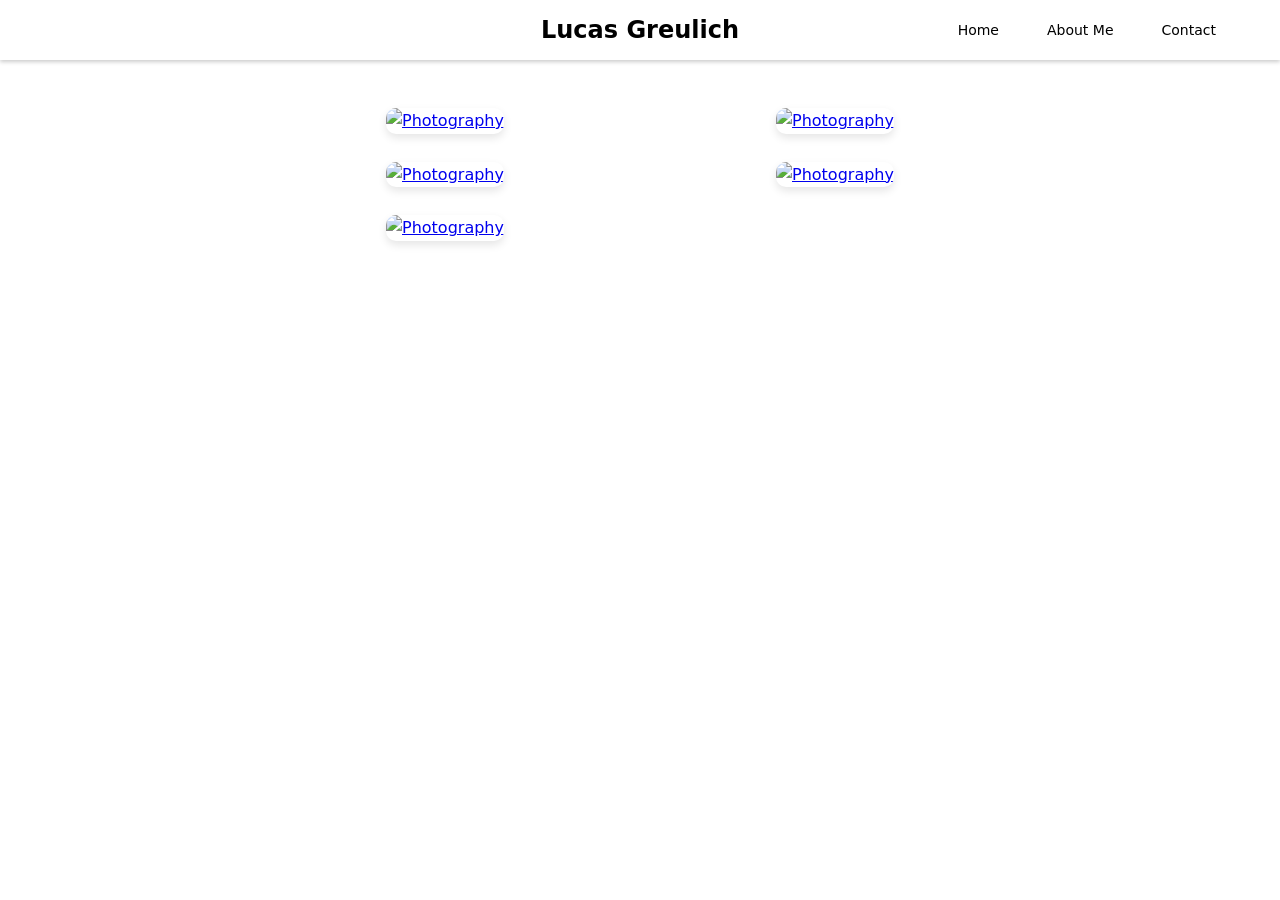
==== index.html @ d09ac61d "changes to nav bar and photo grid" ====
<!DOCTYPE html>
<html lang="en">
<head>
    <meta charset="UTF-8">
    <meta name="viewport" content="width=device-width, initial-scale=1.0">
    <link rel="stylesheet" href="index.css">
    <title>Lucas Greulich</title>
</head>
<body>
    <header class="navbar">
        <div class="nav-spacer"></div>
        <div class="nav-title">Lucas Greulich</div>
        <div class="nav-links">
            <a href="./index.html">Home</a>
            <a href="./about.html">About Me</a>
            <a href="./contact.html">Contact</a>
        </div>
    </header>
    
    <main class="container">
        <section class="gallery-grid">
            <a href="pictures/lucas-plane.JPG" target="_blank" rel="noopener"><img src="pictures/lucas-plane.JPG" alt="Photography"></a>
            <a href="pictures/lucas.JPG" target="_blank" rel="noopener"><img src="pictures/lucas.JPG" alt="Photography"></a>
            <a href="pictures/dasmotos.png" target="_blank" rel="noopener"><img src="pictures/dasmotos.png" alt="Photography"></a>
            <a href="pictures/randomess.png" target="_blank" rel="noopener"><img src="pictures/randomess.png" alt="Photography"></a>
            <a href="pictures/Teacoazy.png" target="_blank" rel="noopener"><img src="pictures/Teacoazy.png" alt="Photography"></a>
        </section>
    </main>
    <footer class="footer">
    </footer>
    <script>
      (function(){
        const toggle = document.getElementById('mode-toggle');
        function setMode(mode){
          document.body.classList.remove('day','night');
          document.body.classList.add(mode);
          localStorage.setItem('mode', mode);
          if(toggle) toggle.checked = mode === 'night';
        }
        if(toggle){
          toggle.addEventListener('change', () => {
            const newMode = toggle.checked ? 'night' : 'day';
            setMode(newMode);
          });
        }
        /* debug: log nav clicks */
        document.querySelectorAll('.navbar a').forEach(a => {
          a.addEventListener('click', e => console.log('nav click', a.getAttribute('href')));
        });
        const stored = localStorage.getItem('mode');
        if(stored === 'night' || stored === 'day'){
          setMode(stored);
        } else {
          setMode('day'); // Default to day mode for white background
        }
      })();
    </script>
</html>
---- index.css ----
/* global reset and base styles */
*, *::before, *::after {
    box-sizing: border-box;
}

/* theme colors */
:root {
    --color-black: #000000;
    --color-white: #ffffff;
}

body, html {
    margin: 0;
    padding: 0;
    font-family: system-ui, -apple-system, BlinkMacSystemFont, "Segoe UI", Roboto, "Helvetica Neue", Arial, sans-serif;
    background-color: var(--color-white);
    color: var(--color-black);
    line-height: 1.6;
    transition: background-color 0.3s ease, color 0.3s ease;
}

/* create spacer for fixed navbar */
body {
    padding-top: 60px;
}

.container {
    max-width: 800px;
    margin: 0 auto 2rem;
    padding: 2rem 1rem;
    text-align: center;
}

.container img {
    width: 200px;
    max-width: 100%;
    height: auto;
    border-radius: 50%;
    box-shadow: 0 4px 8px rgba(0, 0, 0, 0.1);
    margin-bottom: 1rem;
}

.container h1 {
    font-size: 2em;
    margin: 20px 0;
    color: var(--color-black);
}

.container p {
    font-size: 1.2em;
    color: var(--color-black);
}

/* styling for button */

.button {
    display: inline-block;
    /* replicate navbar link appearance */
    padding: 8px 14px;
    font-size: 16px;
    color: var(--color-black); /* always dark text */
    background-color: transparent;
    border: 2px solid transparent;
    border-radius: 4px;
    text-align: center;
    text-decoration: none;
    transition: background-color 0.3s ease, color 0.3s ease, border-color 0.3s ease;
    /* opacity removed so text is always visible */
}


/* switch styling (now inside navbar, no absolute positioning) */
.navbar {
    position: fixed;
    top: 0;
    left: 0;
    width: 100%;
    display: flex;
    align-items: center;
    justify-content: space-between;
    height: 60px;
    padding: 0 2rem;
    background-color: var(--color-white);
    box-shadow: 0 2px 4px rgba(0,0,0,0.2);
    z-index: 2000;
}

.nav-spacer {
    flex: 1;
}

.nav-title {
    flex: 1;
    text-align: center;
    font-size: 24px;
    font-weight: bold;
    color: var(--color-black);
}

.nav-links {
    flex: 1;
    display: flex;
    justify-content: flex-end;
}

.nav-links a {
    margin-right: 1rem;
    padding: 8px 14px;
    background-color: transparent;
    color: var(--color-black);
    text-decoration: none;
    font-weight: 500;
    font-size: 14px;
    border: 2px solid transparent;
    border-radius: 4px;
    transition: background-color 0.3s ease, color 0.3s ease, border-color 0.3s ease;
}

.nav-links a:hover {
    background-color: var(--color-black);
    color: var(--color-white);
    border-color: var(--color-black);
}

.button:hover {
    /* reveal primary color on hover like navbar buttons */
    opacity: 1;
    background-color: var(--color-black);
    color: var(--color-white);
    border-color: var(--color-black);
}

.project {
    margin-bottom: 40px;
    background: rgba(255,255,255,0.05); /* keep subtle overlay */
    padding: 1.5rem;
    border-radius: 8px;
    box-shadow: 0 4px 6px rgba(0,0,0,0.1);
    text-align: left;
}

.project h1 {
    margin-top: 0;
    color: inherit;
}

.project p {
    color: inherit;
}

.project img {
    width: 100%;
    max-width: 300px;
    height: auto;
    border-radius: 8px;
    box-shadow: 0 4px 8px rgba(0, 0, 0, 0.1);
    margin-bottom: 1rem;
}

/* grid layout for galleries */
.projects-grid {
    display: grid;
    grid-template-columns: repeat(auto-fit, minmax(250px, 1fr));
    gap: 1.5rem;
    margin-top: 2rem;
    text-align: left;
}

.gallery-grid {
    display: grid;
    grid-template-columns: repeat(auto-fit, minmax(250px, 1fr));
    gap: 0.75rem;
    margin: 1rem 0;
}

.gallery-grid img {
    width: 100%;
    height: 250px;
    object-fit: cover;
    border-radius: 10px;
    transition: transform 0.3s ease;
}

.gallery-grid img:hover {
    transform: scale(1.02);
}

/*footer*/
.footer{
    width: 100%;
    background-color: var(--color-white);
    color: var(--color-black);
    text-align: center;
    padding: 0.75rem 0;
    position: relative;
}

body.day .footer {
    background-color: var(--color-white);
    color: var(--color-black);
}

body.night .footer {
    background-color: var(--color-black);
    color: var(--color-white);
}

/* day/night mode */
/* day/night mode */
body.night {
    background-color: var(--color-black);
    color: var(--color-white);
}
body.day {
    background-color: var(--color-white);
    color: var(--color-black);
}

body.night .navbar {
    background-color: var(--color-black);
}
body.day .navbar {
    background-color: var(--color-white);
}
body.night .nav-links a {
    color: var(--color-white);
}

body.night .nav-links a:hover {
    background-color: var(--color-white);
    color: var(--color-black);
}

/* day mode text darker for contrast */
body.day .container h1,
body.day .container p {
    color: var(--color-black);
}

/* Media queries */
@media (max-width: 600px) {
    .container img, .project img {
        width: 150px;
    }

    .container h1, .project h1 {
        font-size: 1.5em;
    }

    .container p, .project p {
        font-size: 1em;
    }

    .nav-links a {
        padding: 10px 15px;
        background-color: transparent;
        color: var(--color-black);
        border: 2px solid var(--color-black);
        border-radius: 20px;
        opacity: 1;
        transition: opacity 0.3s ease;
    }

    .button {
        padding: 8px 16px;
        font-size: 14px;
    }
}
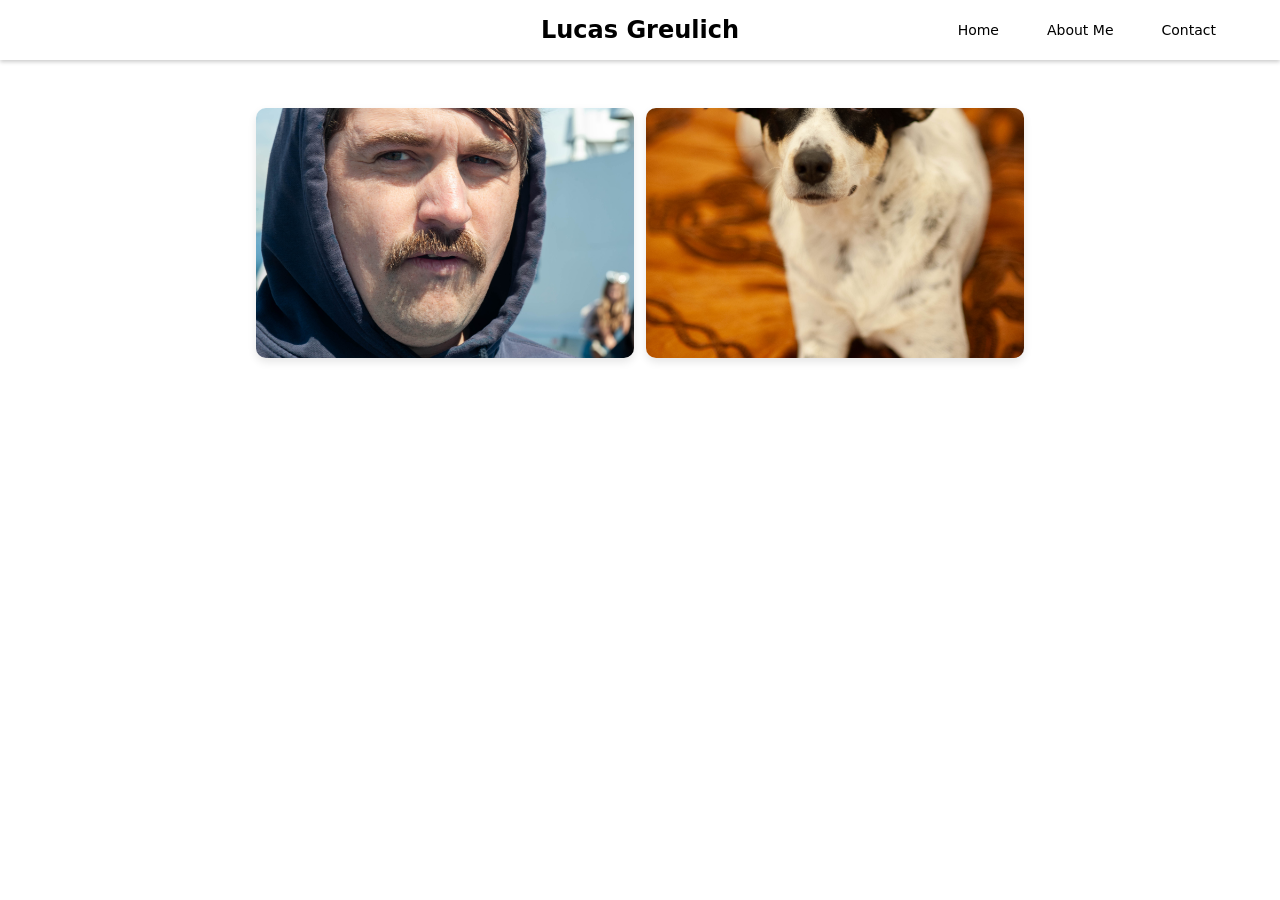
==== commit d1d6c565: "removed pictures add new" ====
--- a/index.html
+++ b/index.html
@@ -19,11 +19,8 @@
     
     <main class="container">
         <section class="gallery-grid">
-            <a href="pictures/lucas-plane.JPG" target="_blank" rel="noopener"><img src="pictures/lucas-plane.JPG" alt="Photography"></a>
-            <a href="pictures/lucas.JPG" target="_blank" rel="noopener"><img src="pictures/lucas.JPG" alt="Photography"></a>
-            <a href="pictures/dasmotos.png" target="_blank" rel="noopener"><img src="pictures/dasmotos.png" alt="Photography"></a>
-            <a href="pictures/randomess.png" target="_blank" rel="noopener"><img src="pictures/randomess.png" alt="Photography"></a>
-            <a href="pictures/Teacoazy.png" target="_blank" rel="noopener"><img src="pictures/Teacoazy.png" alt="Photography"></a>
+            <a href="pictures\DSC_9000.jpg" target="_blank" rel="noopener"><img src="pictures\DSC_9000.jpg" alt="Photography"></a>
+            <a href="pictures\DSC_8943.jpg" target="_blank" rel="noopener"><img src="pictures\DSC_8943.jpg" alt="Photography"></a>
         </section>
     </main>
     <footer class="footer">
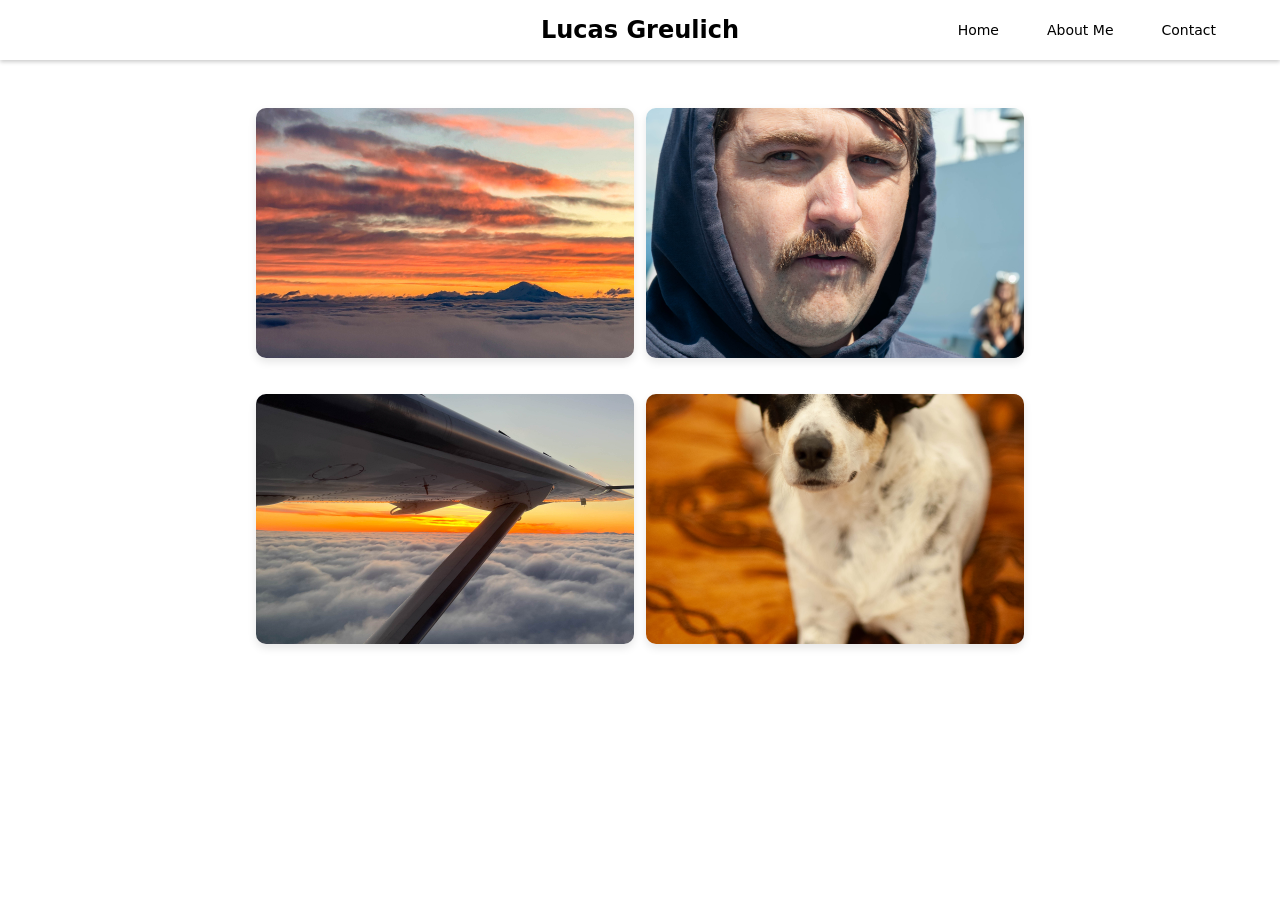
==== commit 0eb834e4: "added pictures to landing page" ====
--- a/index.html
+++ b/index.html
@@ -19,7 +19,9 @@
     
     <main class="container">
         <section class="gallery-grid">
+            <a href="pictures\above the clouds.jpg" target="_blank" rel="noopener"><img src="pictures\above the clouds.jpg" alt="Photography"></a>
             <a href="pictures\DSC_9000.jpg" target="_blank" rel="noopener"><img src="pictures\DSC_9000.jpg" alt="Photography"></a>
+            <a href="pictures\wing and cloud.jpg" target="_blank" rel="noopener"><img src="pictures\wing and cloud.jpg" alt="Photography"></a>
             <a href="pictures\DSC_8943.jpg" target="_blank" rel="noopener"><img src="pictures\DSC_8943.jpg" alt="Photography"></a>
         </section>
     </main>
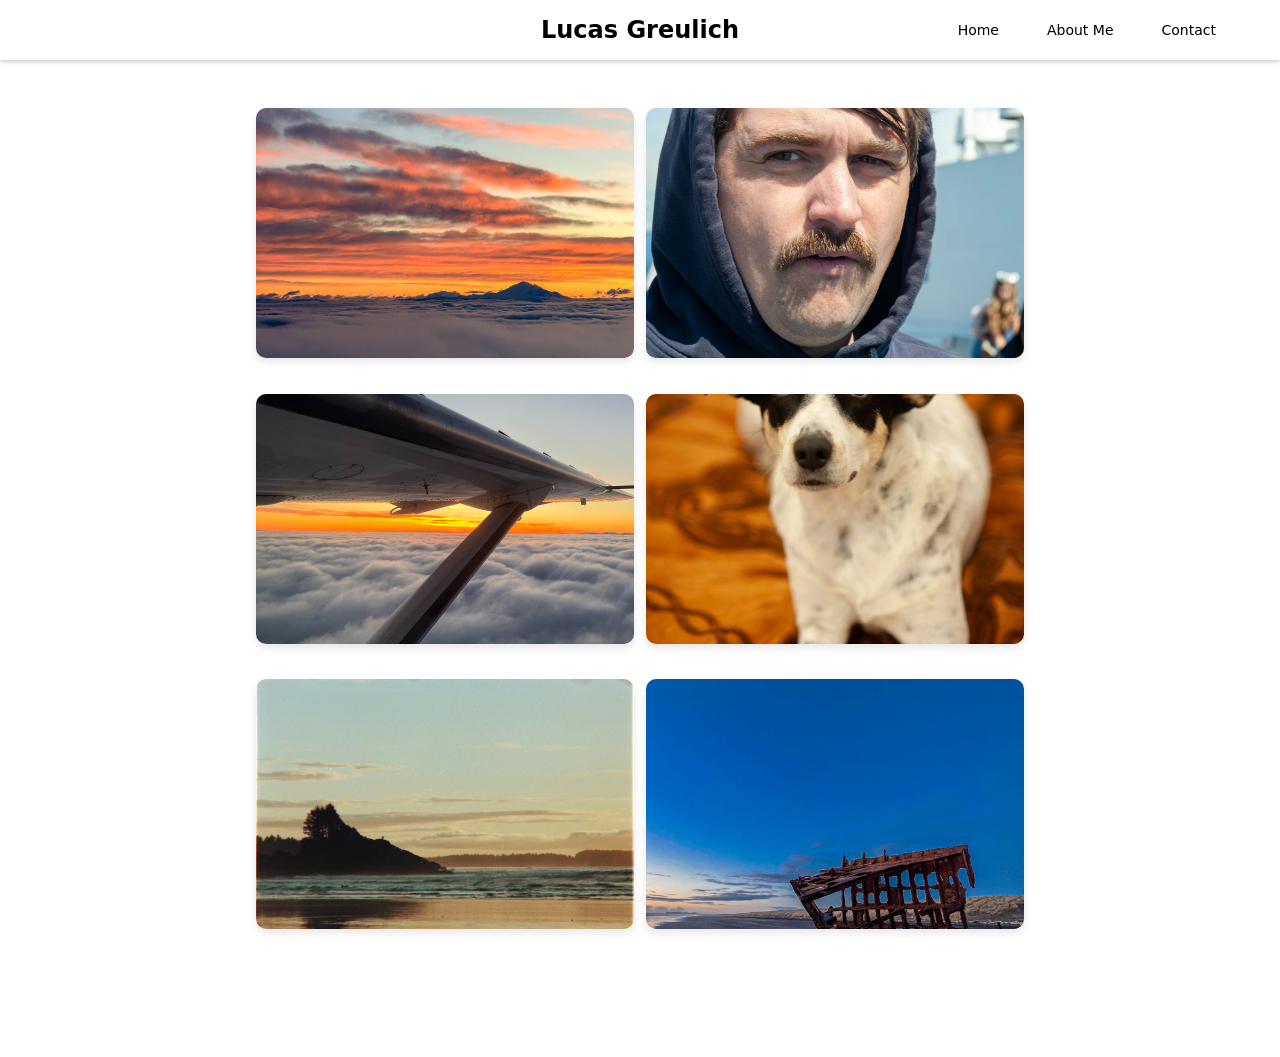
==== commit 7b15cda7: "images added" ====
--- a/index.html
+++ b/index.html
@@ -23,7 +23,9 @@
             <a href="pictures\DSC_9000.jpg" target="_blank" rel="noopener"><img src="pictures\DSC_9000.jpg" alt="Photography"></a>
             <a href="pictures\wing and cloud.jpg" target="_blank" rel="noopener"><img src="pictures\wing and cloud.jpg" alt="Photography"></a>
             <a href="pictures\DSC_8943.jpg" target="_blank" rel="noopener"><img src="pictures\DSC_8943.jpg" alt="Photography"></a>
-        </section>
+            <a href="pictures\Film sunset.jpg" target="_blank" rel="noopener"><img src="pictures\Film sunset.jpg" alt="Photography"></a>
+            <a href="pictures\Ship in oregon.jpg" target="_blank" rel="noopener"><img src="pictures\Ship in oregon.jpg" alt="Photography"></a>
+          </section>
     </main>
     <footer class="footer">
     </footer>
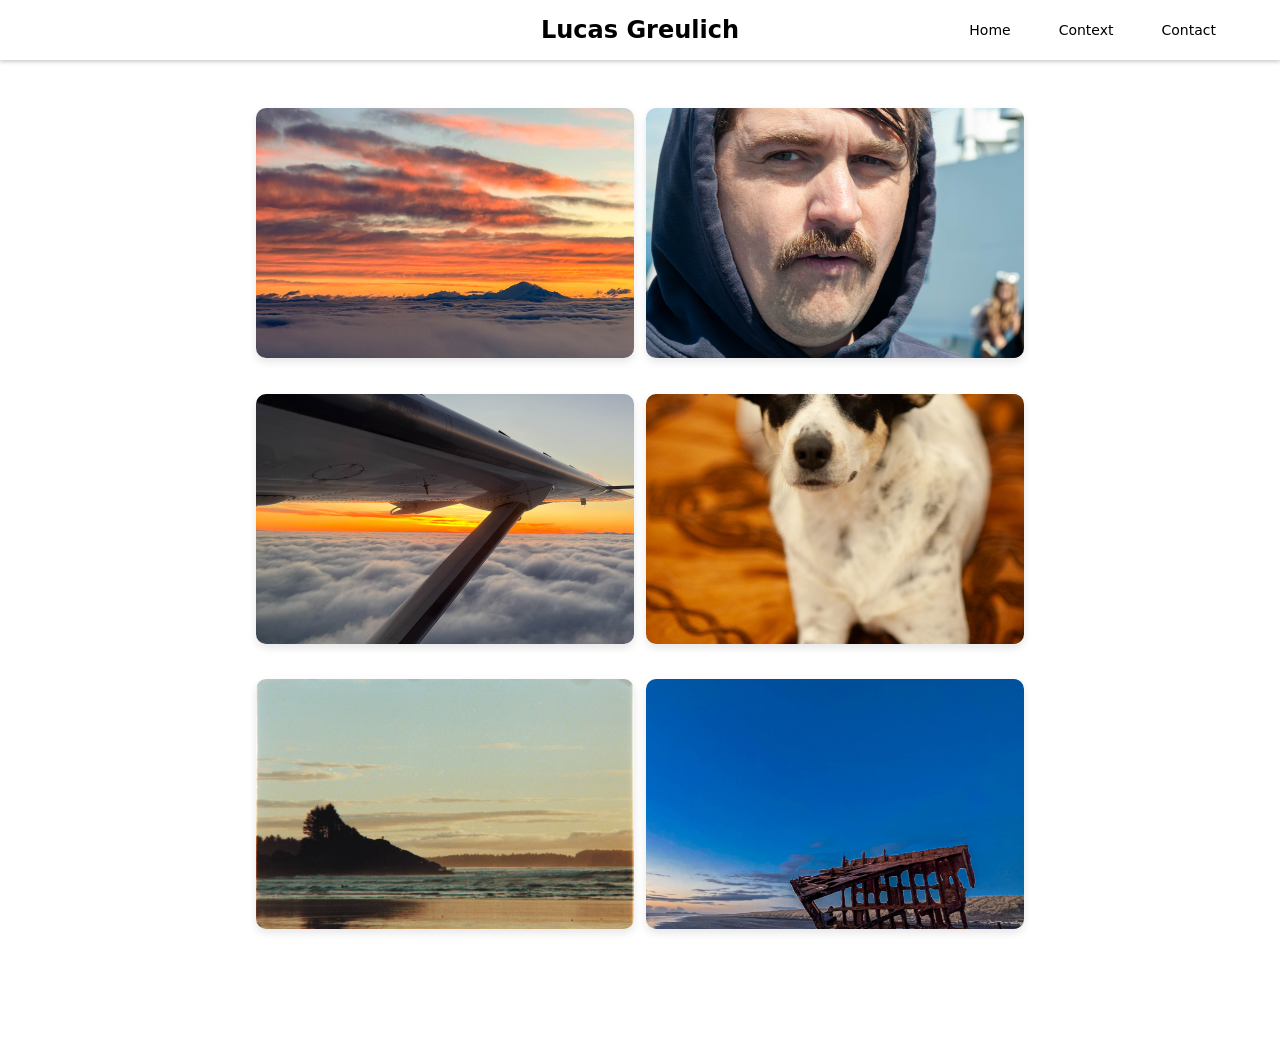
==== commit d05d2c1d: "Changes to about me page made to a context page media queries were fixed contact form created with p" ====
--- a/index.html
+++ b/index.html
@@ -12,7 +12,7 @@
         <div class="nav-title">Lucas Greulich</div>
         <div class="nav-links">
             <a href="./index.html">Home</a>
-            <a href="./about.html">About Me</a>
+            <a href="./about.html">Context</a>
             <a href="./contact.html">Contact</a>
         </div>
     </header>
--- a/index.css
+++ b/index.css
@@ -152,7 +152,7 @@
     width: 100%;
     max-width: 300px;
     height: auto;
-    border-radius: 8px;
+    border-radius: 8px; 
     box-shadow: 0 4px 8px rgba(0, 0, 0, 0.1);
     margin-bottom: 1rem;
 }
@@ -252,17 +252,384 @@
     }
 
     .nav-links a {
-        padding: 10px 15px;
+        padding: 8px 12px;
         background-color: transparent;
         color: var(--color-black);
-        border: 2px solid var(--color-black);
-        border-radius: 20px;
-        opacity: 1;
-        transition: opacity 0.3s ease;
+        border: none;
+        border-radius: 4px;
+        font-size: 13px;
+        margin-right: 0.5rem;
     }
 
     .button {
         padding: 8px 16px;
         font-size: 14px;
-    }
-}
+        border: none;
+    }
+
+    .gallery-grid {
+        grid-template-columns: repeat(auto-fit, minmax(150px, 1fr));
+        gap: 0.5rem;
+    }
+
+    .gallery-grid img {
+        height: 150px;
+    }
+
+    .navbar {
+        padding: 0 1rem;
+    }
+
+    .nav-title {
+        font-size: 18px;
+    }
+}
+
+/* Extra small screens */
+@media (max-width: 400px) {
+    .gallery-grid {
+        grid-template-columns: repeat(2, 1fr);
+        gap: 0.4rem;
+    }
+
+    .gallery-grid img {
+        height: 120px;
+    }
+
+    .nav-title {
+        font-size: 16px;
+    }
+
+    .nav-links a {
+        padding: 6px 10px;
+        font-size: 12px;
+        margin-right: 0.25rem;
+    }
+
+    /* Mobile context boxes */
+    .context-box {
+        flex-direction: column;
+        margin-bottom: 2rem;
+    }
+
+    .image-carousel {
+        width: 100%;
+        margin-bottom: 1rem;
+    }
+
+    .writeup {
+        width: 100%;
+    }
+
+    .carousel-btn {
+        padding: 8px 12px;
+        font-size: 14px;
+    }
+}
+
+/* Context Page Styles */
+.context-container {
+    max-width: 1000px;
+    margin: 0 auto 2rem;
+    padding: 2rem 1rem;
+}
+
+.context-container h1 {
+    text-align: center;
+    font-size: 2.5em;
+    margin-bottom: 3rem;
+    color: var(--color-black);
+}
+
+.context-box {
+    display: flex;
+    gap: 2rem;
+    margin-bottom: 3rem;
+    align-items: flex-start;
+    background: rgba(0,0,0,0.02);
+    padding: 2rem;
+    border-radius: 12px;
+}
+
+.context-box:nth-child(even) {
+    flex-direction: row-reverse;
+}
+
+.image-carousel {
+    flex: 1;
+    min-width: 300px;
+    position: relative;
+}
+
+.carousel-container {
+    position: relative;
+    width: 100%;
+    padding-top: 100%;
+    border-radius: 8px;
+    overflow: hidden;
+    background-color: #f0f0f0;
+}
+
+.carousel-image {
+    position: absolute;
+    top: 0;
+    left: 0;
+    width: 100%;
+    height: 100%;
+    object-fit: cover;
+    opacity: 0;
+    transition: opacity 0.3s ease;
+}
+
+.carousel-image.active {
+    opacity: 1;
+}
+
+.carousel-btn {
+    position: absolute;
+    top: 50%;
+    transform: translateY(-50%);
+    background-color: rgba(0, 0, 0, 0.5);
+    color: white;
+    border: none;
+    padding: 10px 15px;
+    font-size: 18px;
+    cursor: pointer;
+    border-radius: 4px;
+    transition: background-color 0.3s ease;
+    z-index: 10;
+}
+
+.carousel-btn:hover {
+    background-color: rgba(0, 0, 0, 0.8);
+}
+
+.carousel-btn.prev {
+    left: 10px;
+}
+
+.carousel-btn.next {
+    right: 10px;
+}
+
+.writeup {
+    flex: 1;
+    display: flex;
+    flex-direction: column;
+    justify-content: center;
+}
+
+.writeup h2 {
+    color: var(--color-black);
+    font-size: 1.8em;
+    margin-top: 0;
+    margin-bottom: 1rem;
+}
+
+.writeup p {
+    color: var(--color-black);
+    font-size: 1em;
+    line-height: 1.8;
+    margin: 0.5rem 0;
+}
+
+/* Dark mode context styles */
+body.night .context-box {
+    background: rgba(255,255,255,0.05);
+}
+
+body.night .writeup h2,
+body.night .writeup p {
+    color: var(--color-white);
+}
+
+body.night .carousel-container {
+    background-color: #2a2a2a;
+}
+
+/* Responsive context boxes */
+@media (max-width: 768px) {
+    .context-box {
+        flex-direction: column !important;
+        padding: 1.5rem;
+    }
+
+    .image-carousel {
+        min-width: 100%;
+    }
+
+    .writeup h2 {
+        font-size: 1.4em;
+    }
+
+    .writeup p {
+        font-size: 0.95em;
+    }
+}
+
+@media (max-width: 600px) {
+    .context-container h1 {
+        font-size: 1.8em;
+        margin-bottom: 2rem;
+    }
+
+    .context-box {
+        padding: 1.2rem;
+        margin-bottom: 2rem;
+    }
+
+    .writeup h2 {
+        font-size: 1.2em;
+    }
+
+    .carousel-btn {
+        padding: 8px 12px;
+        font-size: 16px;
+    }
+}
+
+/* Contact Form Styles */
+.contact-form-section {
+    margin-top: 3rem;
+    padding: 2rem;
+    background: rgba(0,0,0,0.02);
+    border-radius: 12px;
+    max-width: 600px;
+    margin-left: auto;
+    margin-right: auto;
+}
+
+.contact-form-section h2 {
+    text-align: center;
+    color: var(--color-black);
+    margin-top: 0;
+}
+
+.contact-form {
+    display: flex;
+    flex-direction: column;
+    gap: 1.5rem;
+}
+
+.form-group {
+    display: flex;
+    flex-direction: column;
+}
+
+.form-group label {
+    font-weight: 600;
+    margin-bottom: 0.5rem;
+    color: var(--color-black);
+}
+
+.form-group input,
+.form-group textarea {
+    padding: 0.75rem;
+    border: 2px solid #ddd;
+    border-radius: 4px;
+    font-family: inherit;
+    font-size: 1rem;
+    transition: border-color 0.3s ease;
+    background-color: var(--color-white);
+    color: var(--color-black);
+}
+
+.form-group input:focus,
+.form-group textarea:focus {
+    outline: none;
+    border-color: var(--color-black);
+}
+
+.error-message {
+    color: #d32f2f;
+    font-size: 0.875rem;
+    margin-top: 0.25rem;
+    min-height: 1.2rem;
+}
+
+.submit-btn {
+    padding: 12px 24px;
+    background-color: var(--color-black);
+    color: var(--color-white);
+    border: none;
+    border-radius: 4px;
+    font-size: 1rem;
+    font-weight: 600;
+    cursor: pointer;
+    transition: background-color 0.3s ease;
+}
+
+.submit-btn:hover {
+    background-color: #333;
+}
+
+.form-status {
+    text-align: center;
+    padding: 1rem;
+    border-radius: 4px;
+    display: none;
+    font-weight: 500;
+}
+
+.form-status:not(:empty) {
+    display: block;
+}
+
+.form-status.success {
+    background-color: #e8f5e9;
+    color: #2e7d32;
+    border: 1px solid #4caf50;
+}
+
+.form-status.error {
+    background-color: #ffebee;
+    color: #c62828;
+    border: 1px solid #f44336;
+}
+
+/* Dark mode contact form */
+body.night .contact-form-section {
+    background: rgba(255,255,255,0.05);
+}
+
+body.night .contact-form-section h2 {
+    color: var(--color-white);
+}
+
+body.night .form-group label {
+    color: var(--color-white);
+}
+
+body.night .form-group input,
+body.night .form-group textarea {
+    background-color: #2a2a2a;
+    color: var(--color-white);
+    border-color: #444;
+}
+
+body.night .form-group input:focus,
+body.night .form-group textarea:focus {
+    border-color: var(--color-white);
+}
+
+body.night .submit-btn {
+    background-color: var(--color-white);
+    color: var(--color-black);
+}
+
+body.night .submit-btn:hover {
+    background-color: #ccc;
+}
+
+/* Responsive contact form */
+@media (max-width: 600px) {
+    .contact-form-section {
+        padding: 1.5rem;
+        margin-top: 2rem;
+    }
+
+    .submit-btn {
+        padding: 10px 20px;
+        font-size: 0.95rem;
+    }
+}
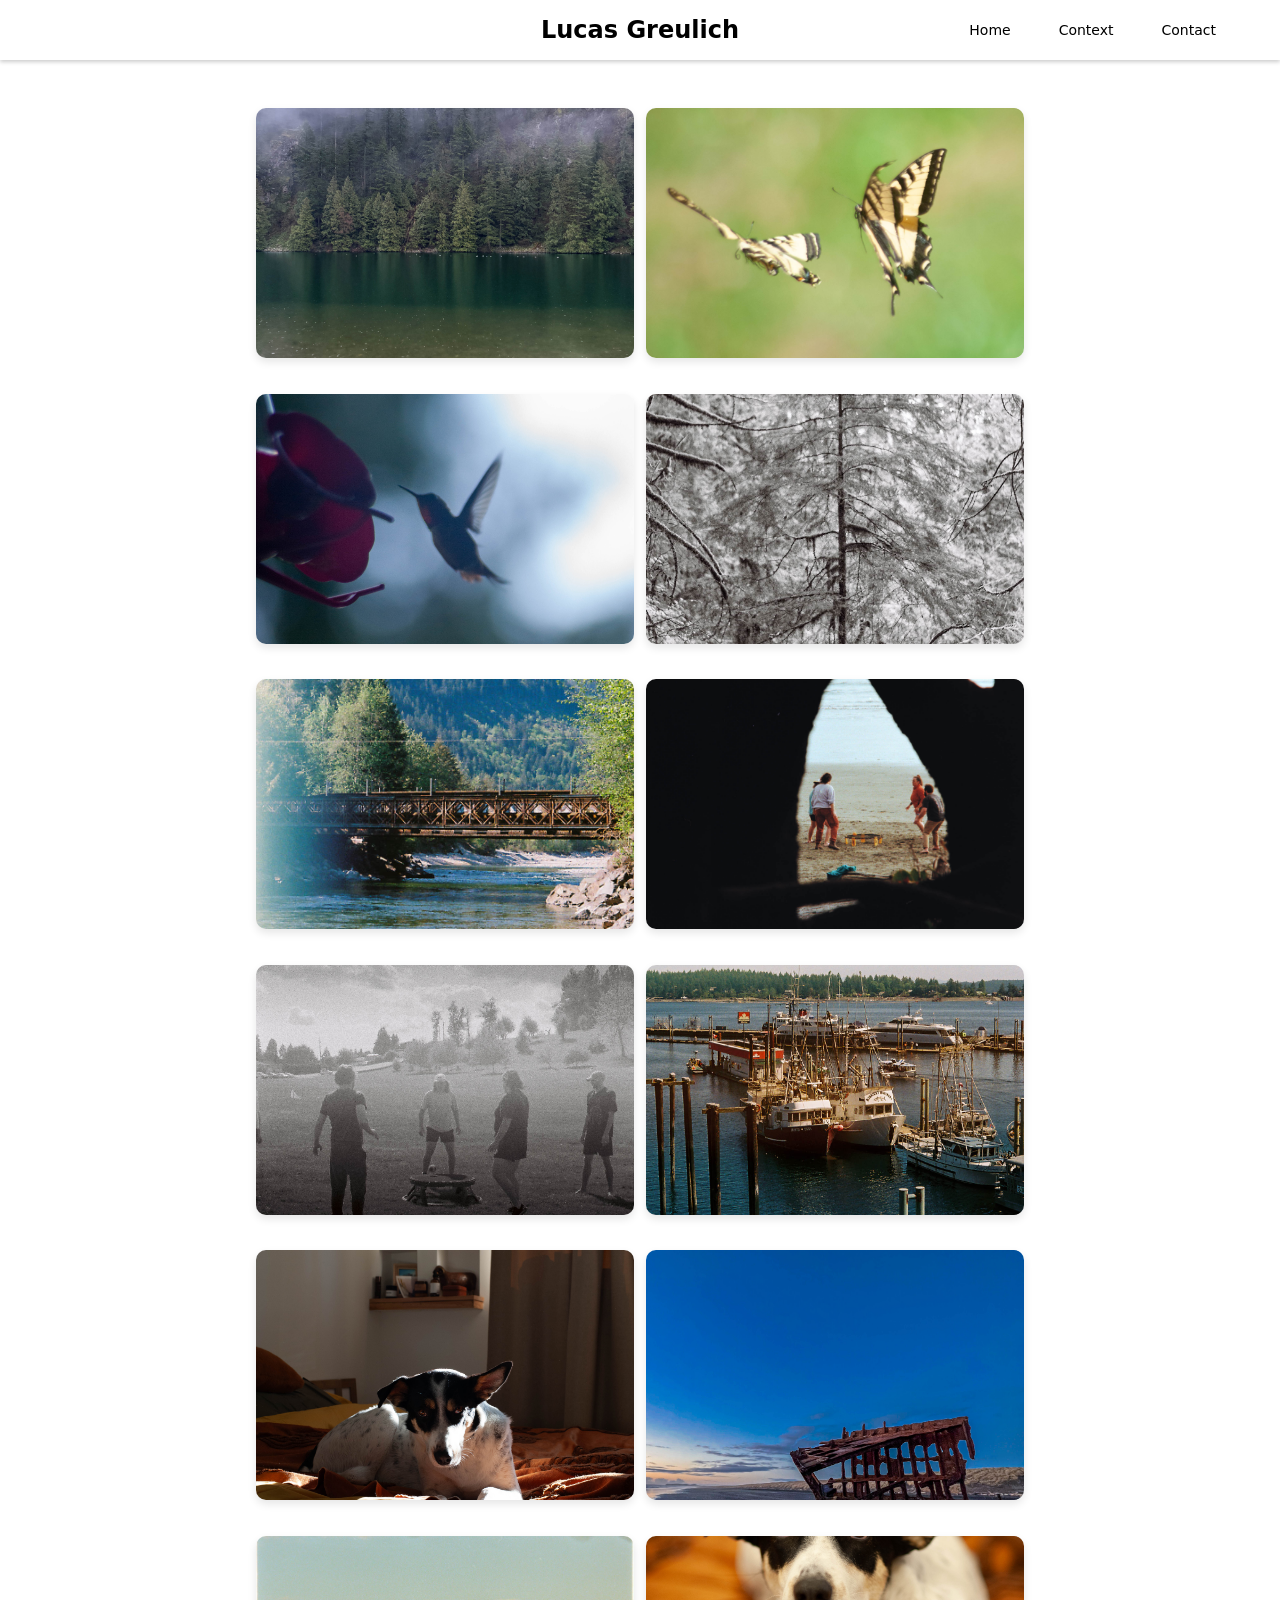
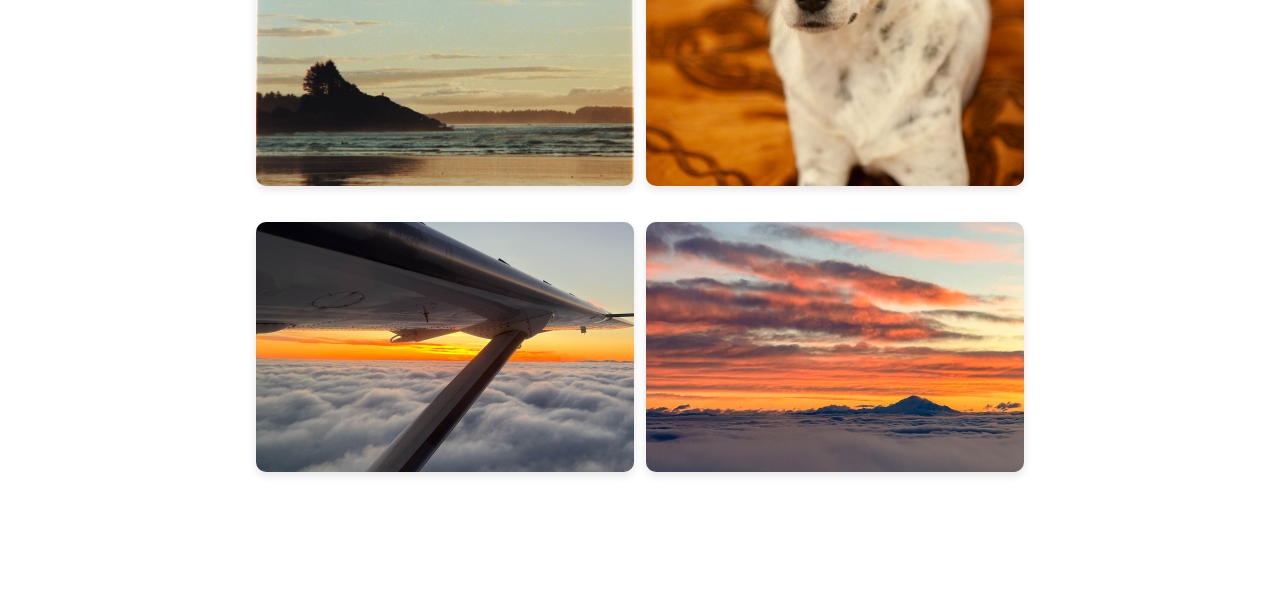
==== commit bf4182b7: "added images" ====
--- a/index.html
+++ b/index.html
@@ -18,14 +18,9 @@
     </header>
     
     <main class="container">
-        <section class="gallery-grid">
-            <a href="pictures\above the clouds.jpg" target="_blank" rel="noopener"><img src="pictures\above the clouds.jpg" alt="Photography"></a>
-            <a href="pictures\DSC_9000.jpg" target="_blank" rel="noopener"><img src="pictures\DSC_9000.jpg" alt="Photography"></a>
-            <a href="pictures\wing and cloud.jpg" target="_blank" rel="noopener"><img src="pictures\wing and cloud.jpg" alt="Photography"></a>
-            <a href="pictures\DSC_8943.jpg" target="_blank" rel="noopener"><img src="pictures\DSC_8943.jpg" alt="Photography"></a>
-            <a href="pictures\Film sunset.jpg" target="_blank" rel="noopener"><img src="pictures\Film sunset.jpg" alt="Photography"></a>
-            <a href="pictures\Ship in oregon.jpg" target="_blank" rel="noopener"><img src="pictures\Ship in oregon.jpg" alt="Photography"></a>
-          </section>
+        <section class="gallery-grid" id="galleryGrid">
+            <!-- Images will be loaded automatically -->
+        </section>
     </main>
     <footer class="footer">
     </footer>
@@ -54,6 +49,63 @@
         } else {
           setMode('day'); // Default to day mode for white background
         }
+
+        // Load gallery images automatically
+        async function loadGalleryImages() {
+          try {
+            const response = await fetch('images.json');
+            const images = await response.json();
+            images.reverse(); // Display most recent (last added) first
+            const gallery = document.getElementById('galleryGrid');
+            
+            if(images.length === 0) {
+              gallery.innerHTML = '<p style="text-align: center; grid-column: 1/-1;">No images found</p>';
+              return;
+            }
+            
+            images.forEach(imageName => {
+              const imagePath = 'pictures/' + imageName;
+              const link = document.createElement('a');
+              link.href = imagePath;
+              link.target = '_blank';
+              link.rel = 'noopener';
+              
+              const img = document.createElement('img');
+              img.src = imagePath;
+              img.alt = 'Photography';
+              
+              link.appendChild(img);
+              gallery.appendChild(link);
+            });
+          } catch(error) {
+            console.error('Error loading gallery images:', error);
+            document.getElementById('galleryGrid').innerHTML = '<p style="text-align: center; grid-column: 1/-1;">Error loading images</p>';
+          }
+        }
+
+        // Load images when DOM is ready
+        loadGalleryImages();
+
+        // Show success message if redirected from contact form
+        const urlParams = new URLSearchParams(window.location.search);
+        if(urlParams.get('success') === 'true') {
+          // Create success notification
+          const notification = document.createElement('div');
+          notification.className = 'form-status success';
+          notification.textContent = 'Message sent successfully! Thank you for reaching out.';
+          notification.style.cssText = 'position: fixed; top: 80px; left: 50%; transform: translateX(-50%); z-index: 3000; max-width: 90%; width: 400px;';
+          document.body.appendChild(notification);
+          
+          // Auto-hide after 5 seconds
+          setTimeout(() => {
+            notification.style.opacity = '0';
+            notification.style.transition = 'opacity 0.3s ease';
+            setTimeout(() => notification.remove(), 300);
+          }, 5000);
+          
+          // Clean up URL
+          window.history.replaceState({}, document.title, window.location.pathname);
+        }
       })();
     </script>
 </html>
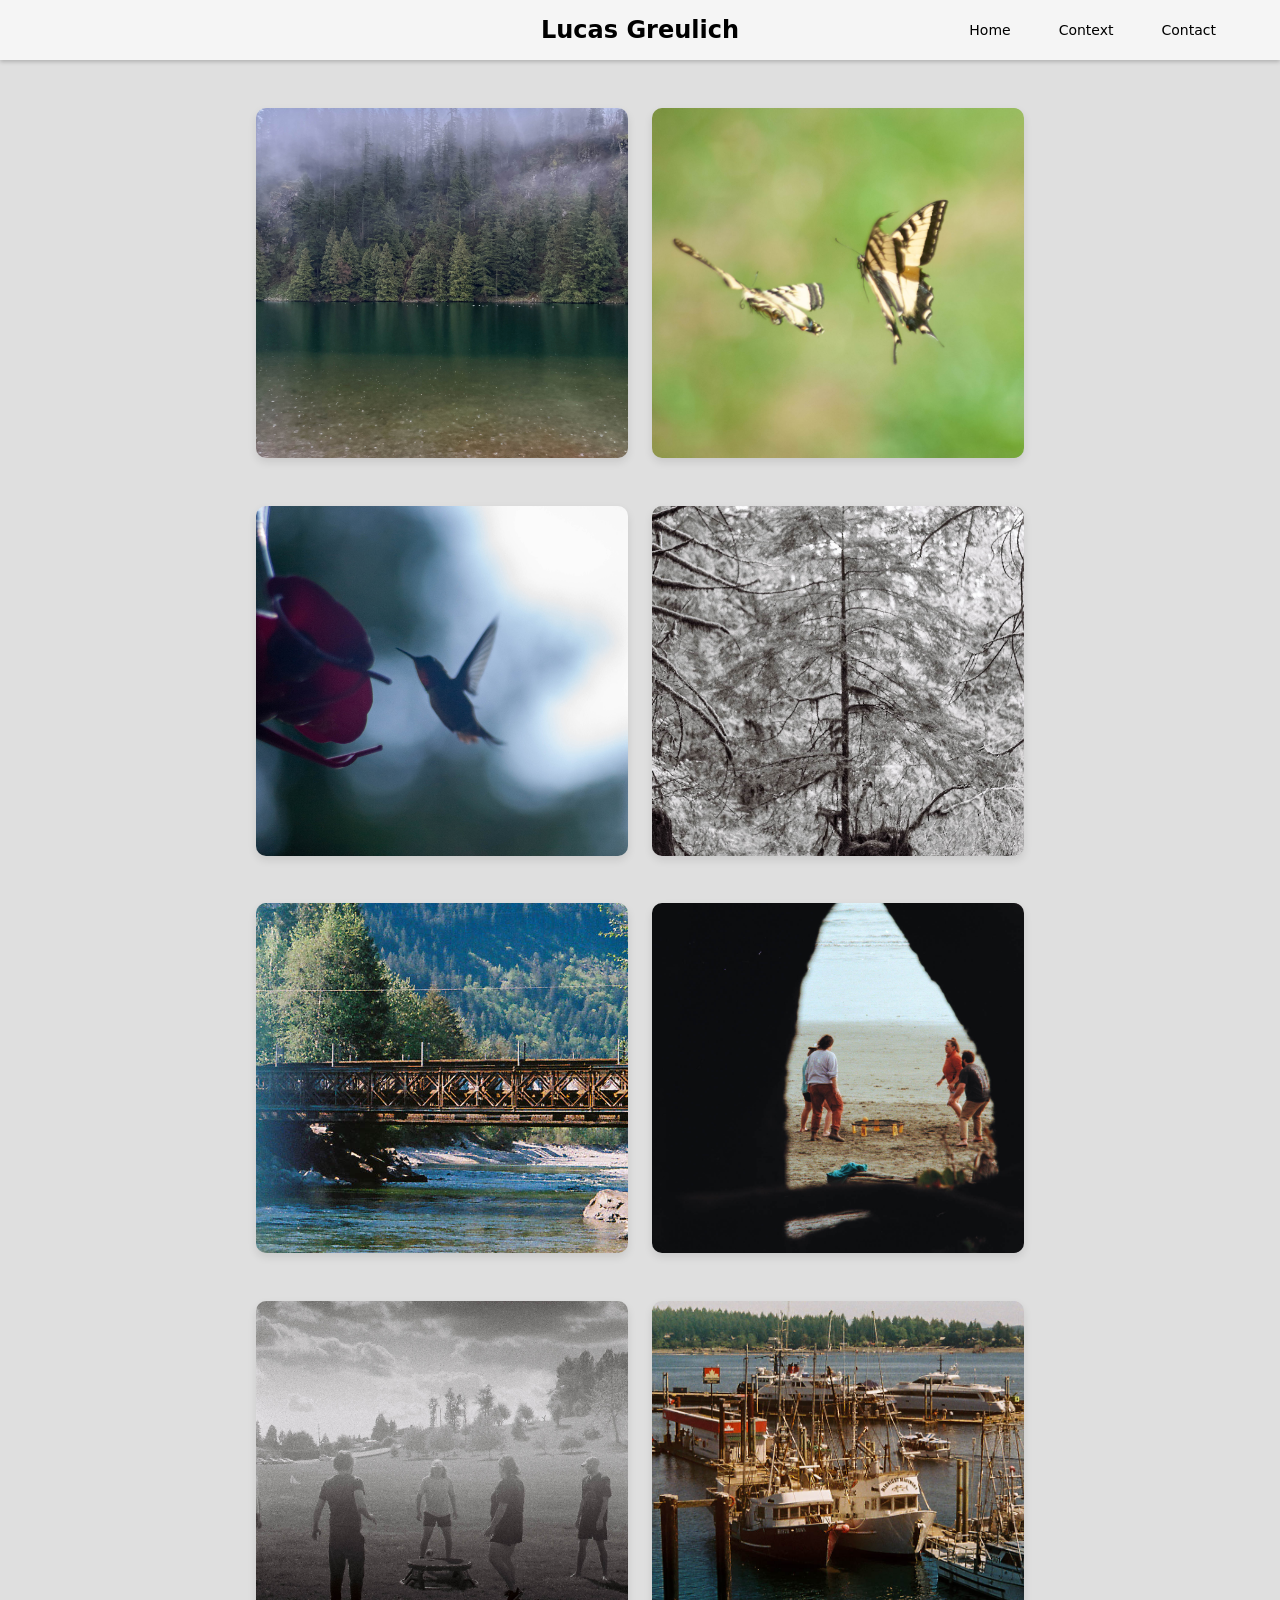
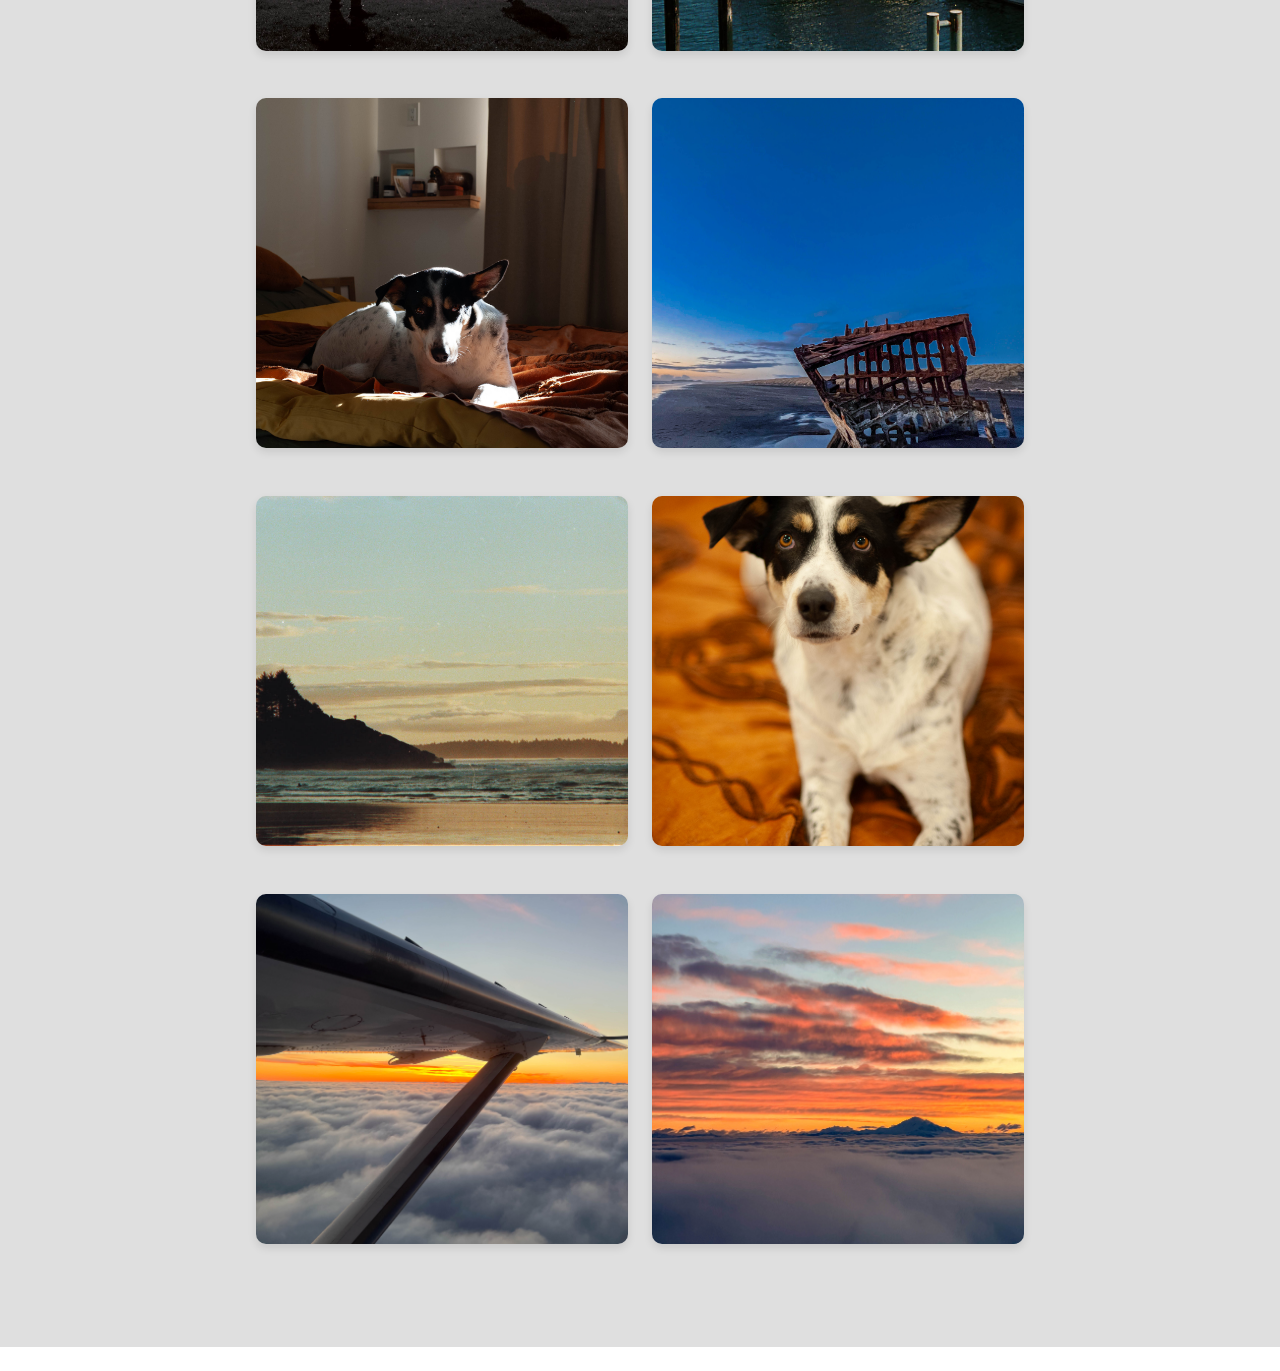
==== commit a244ca4f: "changes to context page remouved json changed styling" ====
--- a/index.html
+++ b/index.html
@@ -51,10 +51,24 @@
         }
 
         // Load gallery images automatically
-        async function loadGalleryImages() {
+        function loadGalleryImages() {
           try {
-            const response = await fetch('images.json');
-            const images = await response.json();
+            const images = [
+              "above the clouds.jpg",
+              "wing and cloud.jpg",
+              "DSC_8943.jpg",
+              "Film sunset.jpg",
+              "Ship in oregon.jpg",
+              "Beautiful light.jpg",
+              "Harbor.jpg",
+              "Spike At Heritage.jpg",
+              "Spike on beach.jpg",
+              "Train Bridge Norish.jpg",
+              "Trees grow.jpg",
+              "Hummer.jpg",
+              "Butter.jpg",
+              "Errock.jpg"
+            ];
             images.reverse(); // Display most recent (last added) first
             const gallery = document.getElementById('galleryGrid');
             
--- a/index.css
+++ b/index.css
@@ -5,15 +5,20 @@
 
 /* theme colors */
 :root {
+    --color-primary: #000000;
+    --color-secondary: #A5A5A5;
     --color-black: #000000;
     --color-white: #ffffff;
+    --bg-photos: #DFDFDF;
+    --bg-context: #DFDFDF;
+    --header-bg: #F5F5F5;
 }
 
 body, html {
     margin: 0;
     padding: 0;
     font-family: system-ui, -apple-system, BlinkMacSystemFont, "Segoe UI", Roboto, "Helvetica Neue", Arial, sans-serif;
-    background-color: var(--color-white);
+    background-color: var(--bg-photos);
     color: var(--color-black);
     line-height: 1.6;
     transition: background-color 0.3s ease, color 0.3s ease;
@@ -80,7 +85,7 @@
     justify-content: space-between;
     height: 60px;
     padding: 0 2rem;
-    background-color: var(--color-white);
+    background-color: var(--header-bg);
     box-shadow: 0 2px 4px rgba(0,0,0,0.2);
     z-index: 2000;
 }
@@ -117,17 +122,17 @@
 }
 
 .nav-links a:hover {
-    background-color: var(--color-black);
-    color: var(--color-white);
-    border-color: var(--color-black);
+    background-color: var(--color-primary);
+    color: var(--color-white);
+    border-color: var(--color-primary);
 }
 
 .button:hover {
     /* reveal primary color on hover like navbar buttons */
     opacity: 1;
-    background-color: var(--color-black);
-    color: var(--color-white);
-    border-color: var(--color-black);
+    background-color: var(--color-primary);
+    color: var(--color-white);
+    border-color: var(--color-primary);
 }
 
 .project {
@@ -185,6 +190,22 @@
     transform: scale(1.02);
 }
 
+/* Large screens - larger images */
+@media (min-width: 1200px) {
+    .gallery-grid {
+        grid-template-columns: repeat(auto-fit, minmax(350px, 1fr));
+        gap: 1.5rem;
+    }
+
+    .gallery-grid img {
+        height: 350px;
+    }
+
+    .context-box {
+        gap: 3.5rem;
+    }
+}
+
 /*footer*/
 .footer{
     width: 100%;
@@ -208,27 +229,41 @@
 /* day/night mode */
 /* day/night mode */
 body.night {
-    background-color: var(--color-black);
-    color: var(--color-white);
+    background-color: var(--bg-photos);
+    color: var(--color-black);
 }
 body.day {
-    background-color: var(--color-white);
-    color: var(--color-black);
-}
-
-body.night .navbar {
-    background-color: var(--color-black);
-}
+    background-color: var(--bg-photos);
+    color: var(--color-black);
+}
+
+/* Ensure the navbar/header stays the chosen light color on all pages and modes */
+body.night .navbar,
 body.day .navbar {
-    background-color: var(--color-white);
-}
+    background-color: var(--header-bg) !important;
+}
+
+/* Keep header text and links readable against the light header */
+.nav-title,
+.nav-links a,
 body.night .nav-links a {
-    color: var(--color-white);
-}
-
+    color: var(--color-black) !important;
+}
+
+.nav-links a:hover,
 body.night .nav-links a:hover {
-    background-color: var(--color-white);
-    color: var(--color-black);
+    background-color: var(--color-primary);
+    color: var(--color-white);
+}
+
+/* Make hovered interactive text white for better contrast */
+a:hover,
+button:hover,
+.button:hover,
+.nav-links a:hover,
+.submit-btn:hover,
+.carousel-btn:hover {
+    color: var(--color-white) !important;
 }
 
 /* day mode text darker for contrast */
@@ -332,6 +367,7 @@
     max-width: 1000px;
     margin: 0 auto 2rem;
     padding: 2rem 1rem;
+    background-color: var(--color-white);
 }
 
 .context-container h1 {
@@ -346,9 +382,10 @@
     gap: 2rem;
     margin-bottom: 3rem;
     align-items: flex-start;
-    background: rgba(0,0,0,0.02);
+    background: var(--bg-context);
     padding: 2rem;
     border-radius: 12px;
+    border: 1px solid var(--color-secondary);
 }
 
 .context-box:nth-child(even) {
@@ -389,7 +426,7 @@
     position: absolute;
     top: 50%;
     transform: translateY(-50%);
-    background-color: rgba(0, 0, 0, 0.5);
+    background-color: rgba(0, 0, 0, 0.7);
     color: white;
     border: none;
     padding: 10px 15px;
@@ -401,7 +438,7 @@
 }
 
 .carousel-btn:hover {
-    background-color: rgba(0, 0, 0, 0.8);
+    background-color: var(--color-primary);
 }
 
 .carousel-btn.prev {
@@ -435,7 +472,8 @@
 
 /* Dark mode context styles */
 body.night .context-box {
-    background: rgba(255,255,255,0.05);
+    background: #2a2a2a;
+    border-color: #444;
 }
 
 body.night .writeup h2,
@@ -452,10 +490,12 @@
     .context-box {
         flex-direction: column !important;
         padding: 1.5rem;
+        gap: 1.5rem;
     }
 
     .image-carousel {
         min-width: 100%;
+        width: 100%;
     }
 
     .writeup h2 {
@@ -468,23 +508,118 @@
 }
 
 @media (max-width: 600px) {
+    .context-container {
+        padding: 1rem 0.75rem;
+    }
+
     .context-container h1 {
         font-size: 1.8em;
         margin-bottom: 2rem;
     }
 
     .context-box {
-        padding: 1.2rem;
+        padding: 1rem;
         margin-bottom: 2rem;
     }
 
     .writeup h2 {
         font-size: 1.2em;
+        margin-bottom: 0.8rem;
+    }
+
+    .writeup p {
+        font-size: 0.9em;
+        line-height: 1.6;
     }
 
     .carousel-btn {
-        padding: 8px 12px;
+        padding: 12px 16px;
+        font-size: 18px;
+    }
+
+    .image-carousel {
+        min-width: auto;
+    }
+}
+
+@media (max-width: 480px) {
+    .context-container {
+        padding: 0.75rem;
+    }
+
+    .context-container h1 {
+        font-size: 1.5em;
+        margin-bottom: 1.5rem;
+    }
+
+    .context-box {
+        padding: 0.9rem;
+        margin-bottom: 1.5rem;
+    }
+
+    .writeup h2 {
+        font-size: 1.1em;
+        margin-bottom: 0.6rem;
+    }
+
+    .writeup p {
+        font-size: 0.85em;
+    }
+
+    .carousel-btn {
+        padding: 10px 14px;
         font-size: 16px;
+    }
+
+    /* Improve touch target size for carousel buttons */
+    .carousel-btn::before {
+        content: '';
+        display: block;
+        position: absolute;
+        width: 44px;
+        height: 44px;
+        top: 50%;
+        left: 50%;
+        transform: translate(-50%, -50%);
+    }
+}
+
+@media (max-width: 360px) {
+    body {
+        padding-top: 50px;
+    }
+
+    .navbar {
+        height: 50px;
+        padding: 0 0.5rem;
+    }
+
+    .nav-title {
+        font-size: 16px;
+    }
+
+    .nav-links a {
+        padding: 6px 8px;
+        font-size: 11px;
+        margin-right: 0.2rem;
+    }
+
+    .context-container h1 {
+        font-size: 1.3em;
+    }
+
+    .context-box {
+        padding: 0.75rem;
+        gap: 1rem;
+    }
+
+    .writeup h2 {
+        font-size: 1em;
+        margin-bottom: 0.5rem;
+    }
+
+    .writeup p {
+        font-size: 0.8em;
     }
 }
 
@@ -492,7 +627,7 @@
 .contact-form-section {
     margin-top: 3rem;
     padding: 2rem;
-    background: rgba(0,0,0,0.02);
+    background: var(--color-white);
     border-radius: 12px;
     max-width: 600px;
     margin-left: auto;
@@ -525,7 +660,7 @@
 .form-group input,
 .form-group textarea {
     padding: 0.75rem;
-    border: 2px solid #ddd;
+    border: 2px solid var(--color-secondary);
     border-radius: 4px;
     font-family: inherit;
     font-size: 1rem;
@@ -537,7 +672,7 @@
 .form-group input:focus,
 .form-group textarea:focus {
     outline: none;
-    border-color: var(--color-black);
+    border-color: var(--color-primary);
 }
 
 .error-message {
@@ -549,7 +684,7 @@
 
 .submit-btn {
     padding: 12px 24px;
-    background-color: var(--color-black);
+    background-color: var(--color-primary);
     color: var(--color-white);
     border: none;
     border-radius: 4px;
@@ -560,7 +695,7 @@
 }
 
 .submit-btn:hover {
-    background-color: #333;
+    background-color: var(--color-primary);
 }
 
 .form-status {
